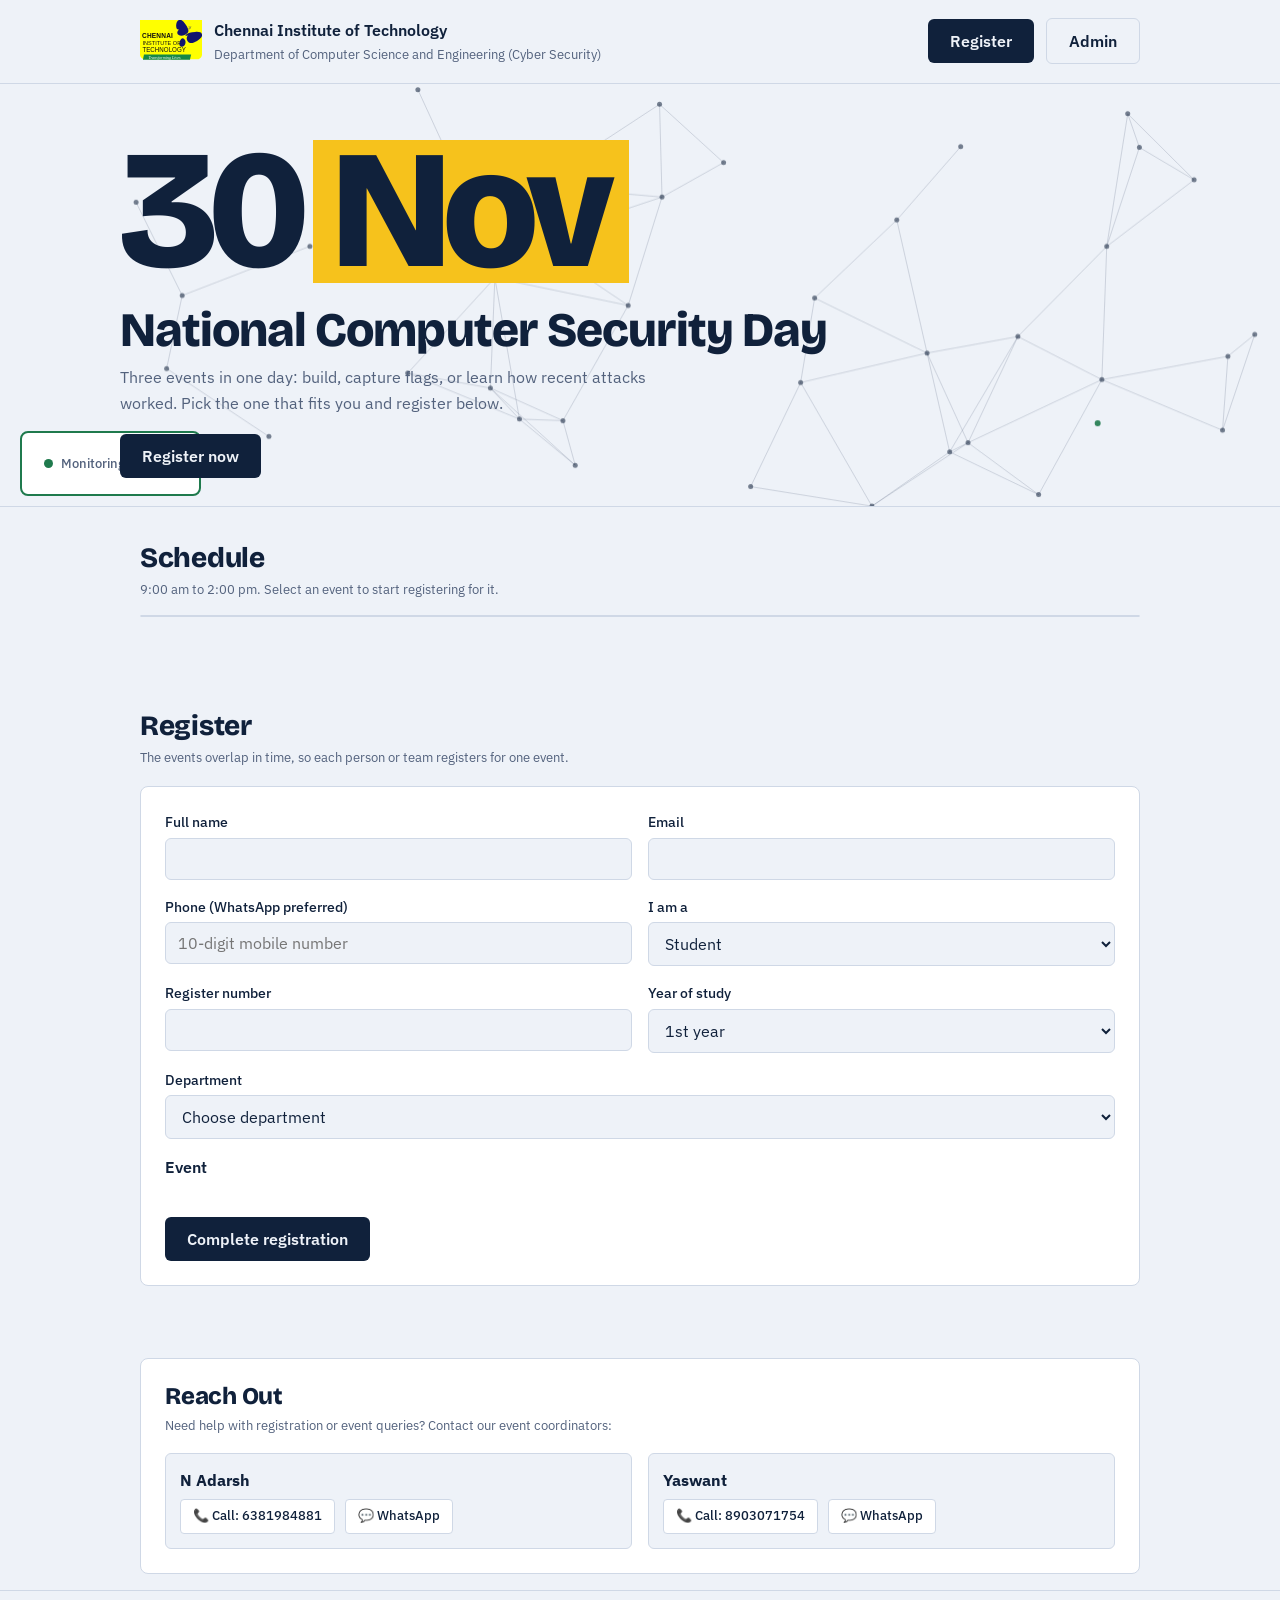
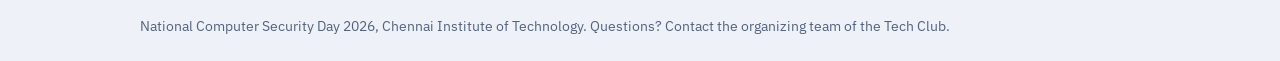
==== public/index.html @ 8ef300ef "feat: add registration page for National Computer Security Day 2026 - Created index.html for event r" ====
<!DOCTYPE html>
<html lang="en">
<head>
  <meta charset="utf-8">
  <meta name="viewport" content="width=device-width, initial-scale=1">
  <title>National Computer Security Day 2026 | CIT Registration</title>
  <meta name="description" content="Register for National Computer Security Day, 30 November 2026, Chennai Institute of Technology.">
  <link rel="preconnect" href="https://fonts.googleapis.com">
  <link rel="preconnect" href="https://fonts.gstatic.com" crossorigin>
  <link href="https://fonts.googleapis.com/css2?family=Bricolage+Grotesque:opsz,wght@12..96,500;12..96,800&family=IBM+Plex+Sans:wght@400;500;600&display=swap" rel="stylesheet">
  <link rel="stylesheet" href="css/styles.css">
</head>
<body>
  <header class="top">
    <div class="wrap">
      <div class="brand">
        <img src="assets/cit-logo.svg" alt="CIT Logo" aria-hidden="true">
        <div class="brand-copy">
          Chennai Institute of Technology
          <small>Department of Computer Science and Engineering (Cyber Security)</small>
        </div>
      </div>
      <div>
        <a class="btn" href="#register">Register</a>
        <a class="btn btn-outline" href="admin.html" style="margin-left:8px">Admin</a>
      </div>
    </div>
  </header>

  <main>
    <div class="heroBox">
      <canvas id="net" aria-hidden="true"></canvas>
      <p class="netlog" id="netlog" aria-hidden="true"></p>
      <div class="wrap hero">
        <p class="date">30<span>Nov</span></p>
        <h1>National Computer Security Day</h1>
        <p class="lede">Three events in one day: build, capture flags, or learn how recent attacks worked. Pick the one that fits you and register below.</p>
        <p class="count" id="count" aria-live="polite"></p>
        <a class="btn" href="#register">Register now</a>
      </div>
    </div>

    <section id="schedule">
      <div class="wrap">
        <h2>Schedule</h2>
        <p class="hint" style="margin:0 0 14px">9:00 am to 2:00 pm. Select an event to start registering for it.</p>
        <div class="tl"><div class="tl-in" id="tl"></div></div>
        <div class="cards" id="cards"></div>
      </div>
    </section>

    <section id="register">
      <div class="wrap">
        <h2>Register</h2>
        <p class="hint">The events overlap in time, so each person or team registers for one event.</p>

        <form id="form" novalidate>
          <div class="grid">
            <div>
              <label for="full_name">Full name</label>
              <input id="full_name" name="full_name" autocomplete="name" required maxlength="100">
            </div>
            <div>
              <label for="email">Email</label>
              <input id="email" name="email" type="email" autocomplete="email" required>
            </div>
            <div>
              <label for="phone">Phone (WhatsApp preferred)</label>
              <input id="phone" name="phone" type="tel" inputmode="numeric" autocomplete="tel" required maxlength="10" placeholder="10-digit mobile number">
            </div>
            <div>
              <label for="participant_type">I am a</label>
              <select id="participant_type" name="participant_type" required>
                <option value="student">Student</option>
                <option value="staff">Staff</option>
              </select>
            </div>
            <div id="regWrap">
              <label for="reg_no">Register number</label>
              <input id="reg_no" name="reg_no" maxlength="30">
            </div>
            <div id="yearWrap">
              <label for="year">Year of study</label>
              <select id="year" name="year">
                <option value="1">1st year</option>
                <option value="2">2nd year</option>
                <option value="3">3rd year</option>
                <option value="4">4th year</option>
              </select>
            </div>
            <div class="full">
              <label for="department">Department</label>
              <select id="department" name="department" required>
                <option value="">Choose department</option>
              </select>
            </div>

            <fieldset class="full">
              <legend>Event</legend>
              <div id="eventOpts"></div>
            </fieldset>

            <div id="teamBox" class="full hidden">
              <div class="grid" style="padding:0">
                <div>
                  <label for="team_name">Team name</label>
                  <input id="team_name" name="team_name" maxlength="60">
                </div>
                <div id="tsWrap">
                  <label for="team_size">Number of team members</label>
                  <select id="team_size" name="team_size"></select>
                </div>
                <div id="psWrap" class="full">
                  <label for="problem_statement">Problem statement</label>
                  <select id="problem_statement" name="problem_statement"></select>
                </div>
                <div class="full">
                  <label id="memLabel">Team members</label>
                  <div id="members" class="grid" style="padding:0"></div>
                  <p class="hint">Register the whole team once, through the team lead (member 1 is you). Teammates do not need to register separately.</p>
                </div>
              </div>
            </div>

            <div class="full hidden" id="paymentWrap">
              <label>Payment & Verification <span style="color:var(--flag)">*</span></label>
              <div class="payment-card-box">
                <div class="payment-qr-side">
                  <img id="activeQrImg" src="" alt="Payment QR" class="active-qr" onclick="showQr(this.src)">
                  <small>Click QR to enlarge</small>
                </div>
                <div class="payment-upload-side">
                  <p style="margin:0 0 8px;font-size:14px;font-weight:500">Scan this QR code to complete payment, then upload your screenshot:</p>
                  <div class="upload-box">
                    <input id="payment_screenshot" name="payment_screenshot" type="file" accept="image/*" required style="display:block;margin:0 auto">
                    <p class="hint">Upload confirmation screenshot (Max 1 MB, auto-compressed).</p>
                  </div>
                  <div id="previewWrap" class="preview-area hidden">
                    <img id="imgPreview" alt="Payment preview">
                    <div class="preview-info">
                      <b id="previewName">Screenshot loaded</b>
                      <span id="compressionRatio">Compressed</span>
                    </div>
                  </div>
                </div>
              </div>
            </div>
          </div>
          <p class="err" id="err" role="alert"></p>
          <button class="btn" id="submit" type="submit">Complete registration</button>
        </form>

        <div id="done" class="ok hidden" tabindex="-1">
          <h2>You are registered</h2>
          <p id="doneMsg"></p>
          <p>Reference: <b id="ref"></b>. Screenshot this page or note the reference to show at the desk.</p>
        </div>
      </div>
    </section>

    <section id="contact" class="contact-sec">
      <div class="wrap">
        <div class="contact-card">
          <h2>Reach Out</h2>
          <p class="hint" style="margin:0 0 16px">Need help with registration or event queries? Contact our event coordinators:</p>
          <div class="contact-grid">
            <div class="contact-box">
              <b>N Adarsh</b>
              <div class="contact-links">
                <a href="tel:6381984881" class="c-link">📞 Call: 6381984881</a>
                <a href="https://wa.me/916381984881" target="_blank" rel="noopener" class="c-link wa">💬 WhatsApp</a>
              </div>
            </div>
            <div class="contact-box">
              <b>Yaswant</b>
              <div class="contact-links">
                <a href="tel:8903071754" class="c-link">📞 Call: 8903071754</a>
                <a href="https://wa.me/918903071754" target="_blank" rel="noopener" class="c-link wa">💬 WhatsApp</a>
              </div>
            </div>
          </div>
        </div>
      </div>
    </section>
  </main>

  <div id="qrModal" class="qr-modal hidden" onclick="this.classList.add('hidden')">
    <img id="modalQrImg" src="" alt="Enlarged QR Code">
  </div>

  <footer>
    <div class="wrap">National Computer Security Day 2026, Chennai Institute of Technology. Questions? Contact the organizing team of the Tech Club.</div>
  </footer>

  <script src="https://cdn.jsdelivr.net/npm/@supabase/supabase-js@2.45.4/dist/umd/supabase.min.js"></script>
  <script src="js/config.js"></script>
  <script src="js/app.js"></script>
  <script src="js/animation.js"></script>
</body>
</html>
---- public/css/styles.css ----
:root {
  --ink: #10213b;
  --paper: #eef2f8;
  --card: #fff;
  --steel: #53627d;
  --line: #cfd8e6;
  --sig: #f6c21c;
  --flag: #c8392b;
  --ok: #1f7a4d;
  --head: 'Bricolage Grotesque', system-ui, sans-serif;
  --body: 'IBM Plex Sans', system-ui, sans-serif;
}

@media (prefers-color-scheme: dark) {
  :root {
    --ink: #e8eefb;
    --paper: #0f1a2e;
    --card: #16253f;
    --steel: #9fb0cc;
    --line: #2a3b5b;
    --flag: #ff7a6b;
    --ok: #5fd69a;
  }
}

* { box-sizing: border-box; }
html { scroll-behavior: smooth; }
body {
  margin: 0;
  background: var(--paper);
  color: var(--ink);
  font: 16px/1.6 var(--body);
}

.wrap {
  max-width: 1040px;
  margin: 0 auto;
  padding: 0 20px;
}

a { color: inherit; }
:focus-visible { outline: 3px solid var(--sig); outline-offset: 2px; }

/* Top Header */
header.top {
  padding: 18px 0;
  border-bottom: 1px solid var(--line);
}
header.top .wrap {
  display: flex;
  justify-content: space-between;
  align-items: center;
  gap: 12px;
  flex-wrap: wrap;
}
.brand {
  display: flex;
  align-items: center;
  gap: 12px;
  font-weight: 600;
}
.brand img {
  width: 62px;
  height: 44px;
  object-fit: contain;
  flex: 0 0 auto;
}
.brand-copy { min-width: 0; }
.brand small {
  display: block;
  color: var(--steel);
  font-weight: 400;
}

/* Hero */
.heroBox {
  position: relative;
  overflow: hidden;
  border-bottom: 1px solid var(--line);
}
#net {
  position: absolute;
  inset: 0;
  width: 100%;
  height: 100%;
  display: block;
}
.heroBox > .hero { position: relative; z-index: 1; }
.hero { padding: 56px 0 28px; }
.date {
  font: 800 clamp(76px, 16vw, 168px)/.85 var(--head);
  letter-spacing: -.04em;
  margin: 0;
}
.date span {
  display: inline-block;
  background: var(--sig);
  color: #10213b;
  padding: 0 .12em;
  margin-left: .06em;
}
h1 {
  font: 800 clamp(28px, 5vw, 48px)/1.05 var(--head);
  margin: 22px 0 10px;
  letter-spacing: -.02em;
}
.lede {
  max-width: 56ch;
  color: var(--steel);
  margin: 0 0 18px;
}
.count { font-weight: 600; }

.btn {
  display: inline-block;
  background: var(--ink);
  color: var(--paper);
  border: 0;
  border-radius: 6px;
  padding: 12px 22px;
  font: 600 16px var(--body);
  cursor: pointer;
  text-decoration: none;
  transition: background .15s ease;
}
.btn:hover { background: var(--flag); color: #fff; }
.btn[disabled] { opacity: .6; cursor: wait; }
.btn-outline {
  background: transparent;
  border: 1px solid var(--line);
  color: var(--ink);
}
.btn-outline:hover { background: var(--card); }

/* Animation Status */
.netlog {
  position: absolute;
  z-index: 1;
  left: 20px;
  bottom: 10px;
  margin: 0;
  font: 500 13px var(--body);
  color: var(--steel);
  display: flex;
  align-items: center;
  gap: 8px;
}
.netlog i {
  width: 9px;
  height: 9px;
  border-radius: 50%;
  background: var(--flag);
  display: inline-block;
}
.netlog.ok i { background: var(--ok); }
@media (prefers-reduced-motion: reduce) { .netlog { display: none; } }

/* Sections */
h2 {
  font: 800 28px/1.1 var(--head);
  margin: 0 0 6px;
  letter-spacing: -.01em;
}
section { padding: 36px 0; }

/* Timeline */
.tl {
  overflow-x: auto;
  border: 1px solid var(--line);
  border-radius: 8px;
  background: var(--card);
}
.tl-in {
  min-width: 640px;
  display: grid;
  grid-template-columns: repeat(5, 1fr);
  position: relative;
}
.hr {
  padding: 8px 10px;
  font-size: 13px;
  color: var(--steel);
  border-left: 1px solid var(--line);
  border-bottom: 1px solid var(--line);
}
.hr:first-child { border-left: 0; }
.bar {
  margin: 6px;
  padding: 10px 12px;
  border-radius: 6px;
  text-align: left;
  border: 1px solid var(--ink);
  background: var(--card);
  color: var(--ink);
  font: inherit;
  cursor: pointer;
  transition: all .15s ease;
}
.bar b { display: block; font-family: var(--head); font-size: 16px; }
.bar span { font-size: 13px; color: var(--steel); }
.bar:hover { background: var(--sig); color: #10213b; }
.bar:hover span { color: #10213b; }
.bar.flag { border-color: var(--flag); }

/* Event Cards */
.cards {
  display: grid;
  grid-template-columns: repeat(auto-fit, minmax(280px, 1fr));
  gap: 18px;
  margin-top: 22px;
}
.ev {
  background: var(--card);
  border: 1px solid var(--line);
  border-radius: 8px;
  padding: 18px;
  display: flex;
  flex-direction: column;
}
.ev h3 { font: 800 18px/1.2 var(--head); margin: 0 0 4px; }
.ev p { margin: 6px 0; font-size: 14px; color: var(--steel); }
.ev .who { color: var(--ink); font-weight: 500; }

/* Form Styles */
form {
  background: var(--card);
  border: 1px solid var(--line);
  border-radius: 8px;
  padding: 24px;
  margin-top: 18px;
}
.grid { display: grid; grid-template-columns: 1fr 1fr; gap: 16px; }
@media (max-width: 640px) { .grid { grid-template-columns: 1fr; } }
label { display: block; font-weight: 500; font-size: 14px; margin-bottom: 4px; }
input, select, textarea {
  width: 100%;
  padding: 10px 12px;
  border: 1px solid var(--line);
  border-radius: 6px;
  background: var(--paper);
  color: var(--ink);
  font: 16px var(--body);
}
.full { grid-column: 1 / -1; }
fieldset { border: 0; padding: 0; margin: 0; }
legend { font-weight: 600; padding: 0; margin-bottom: 8px; }

.opt {
  display: flex;
  gap: 10px;
  align-items: flex-start;
  padding: 12px;
  border: 1px solid var(--line);
  border-radius: 6px;
  margin-bottom: 8px;
  cursor: pointer;
}
.opt input { width: auto; margin-top: 5px; }
.opt.off { opacity: .45; cursor: not-allowed; }
.opt small { display: block; color: var(--steel); }
.opt:has(input:checked) { border-color: var(--ink); background: var(--paper); }

.hint { font-size: 13px; color: var(--steel); margin-top: 4px; }
.err { color: var(--flag); font-size: 14px; margin: 12px 0 0; min-height: 1.2em; }
.ok {
  border: 2px solid var(--ok);
  border-radius: 8px;
  padding: 22px;
  background: var(--card);
}
.ok h2 { color: var(--ok); margin-top: 0; }
.hidden { display: none !important; }
#members input[readonly] { opacity: .7; }

/* Payment Card in Form */
.payment-card-box {
  display: flex;
  gap: 18px;
  align-items: center;
  padding: 16px;
  border: 1px solid var(--line);
  border-radius: 8px;
  background: var(--paper);
}
@media (max-width: 640px) {
  .payment-card-box { flex-direction: column; text-align: center; }
}
.payment-qr-side { flex: 0 0 auto; text-align: center; }
.active-qr {
  width: 130px;
  height: 130px;
  object-fit: contain;
  border: 1px solid var(--line);
  border-radius: 6px;
  background: #fff;
  padding: 4px;
  cursor: pointer;
  display: block;
  margin: 0 auto;
  transition: transform .15s ease;
}
.active-qr:hover { transform: scale(1.04); }
.payment-qr-side small { display: block; color: var(--steel); margin-top: 4px; font-size: 12px; }
.payment-upload-side { flex: 1; min-width: 0; }

.upload-box {
  border: 2px dashed var(--line);
  border-radius: 6px;
  padding: 14px;
  background: var(--card);
  text-align: center;
  transition: border-color .15s;
}
.upload-box:hover { border-color: var(--sig); }
.preview-area {
  display: flex;
  align-items: center;
  gap: 14px;
  margin-top: 10px;
  padding: 10px;
  border-radius: 6px;
  background: var(--card);
  border: 1px solid var(--line);
  text-align: left;
}
.preview-area img {
  width: 64px;
  height: 64px;
  object-fit: cover;
  border-radius: 4px;
  border: 1px solid var(--line);
}
.preview-info { font-size: 13px; color: var(--steel); }
.preview-info b { display: block; color: var(--ink); }

/* QR Lightbox Modal */
.qr-modal {
  position: fixed;
  inset: 0;
  background: rgba(0, 0, 0, .75);
  display: flex;
  align-items: center;
  justify-content: center;
  z-index: 99;
  padding: 20px;
  cursor: pointer;
}
.qr-modal img {
  max-width: 90vw;
  max-height: 80vh;
  border-radius: 8px;
  background: #fff;
  padding: 8px;
  box-shadow: 0 8px 32px rgba(0, 0, 0, .4);
}

/* Contact Section */
.contact-sec { padding: 36px 0 16px; }
.contact-card {
  background: var(--card);
  border: 1px solid var(--line);
  border-radius: 8px;
  padding: 24px;
}
.contact-card h2 { font: 800 24px/1.1 var(--head); margin: 0 0 6px; }
.contact-grid {
  display: grid;
  grid-template-columns: repeat(auto-fit, minmax(240px, 1fr));
  gap: 16px;
  margin-top: 16px;
}
.contact-box {
  border: 1px solid var(--line);
  border-radius: 6px;
  padding: 14px;
  background: var(--paper);
}
.contact-box b { display: block; font-size: 16px; margin-bottom: 6px; }
.contact-links { display: flex; gap: 10px; flex-wrap: wrap; }
.c-link {
  display: inline-flex;
  align-items: center;
  gap: 6px;
  padding: 6px 12px;
  border-radius: 4px;
  background: var(--card);
  border: 1px solid var(--line);
  font-size: 13px;
  font-weight: 500;
  text-decoration: none;
  transition: all .15s ease;
}
.c-link:hover { background: var(--sig); color: #10213b; border-color: var(--sig); }
.c-link.wa:hover { background: #25d366; color: #fff; border-color: #25d366; }

/* Admin Dashboard Specific */
.admin-table-wrap {
  overflow-x: auto;
  border: 1px solid var(--line);
  border-radius: 8px;
  background: var(--card);
  margin-top: 20px;
}
table.admin-table {
  width: 100%;
  border-collapse: collapse;
  font-size: 14px;
  text-align: left;
}
table.admin-table th, table.admin-table td {
  padding: 12px 14px;
  border-bottom: 1px solid var(--line);
}
table.admin-table th {
  background: var(--paper);
  font-weight: 600;
  font-family: var(--head);
}
table.admin-table tr:hover { background: rgba(0,0,0,.02); }
.badge {
  display: inline-block;
  padding: 2px 8px;
  border-radius: 4px;
  font-size: 12px;
  font-weight: 600;
  background: var(--paper);
  border: 1px solid var(--line);
}
.badge-ctf { background: #fee2e2; color: #991b1b; }
.badge-hack { background: #fef3c7; color: #92400e; }
.badge-workshop { background: #d1fae5; color: #065f46; }

/* Footer */
footer {
  border-top: 1px solid var(--line);
  padding: 24px 0;
  color: var(--steel);
  font-size: 14px;
}
@media (prefers-reduced-motion: reduce) { html { scroll-behavior: auto; } }
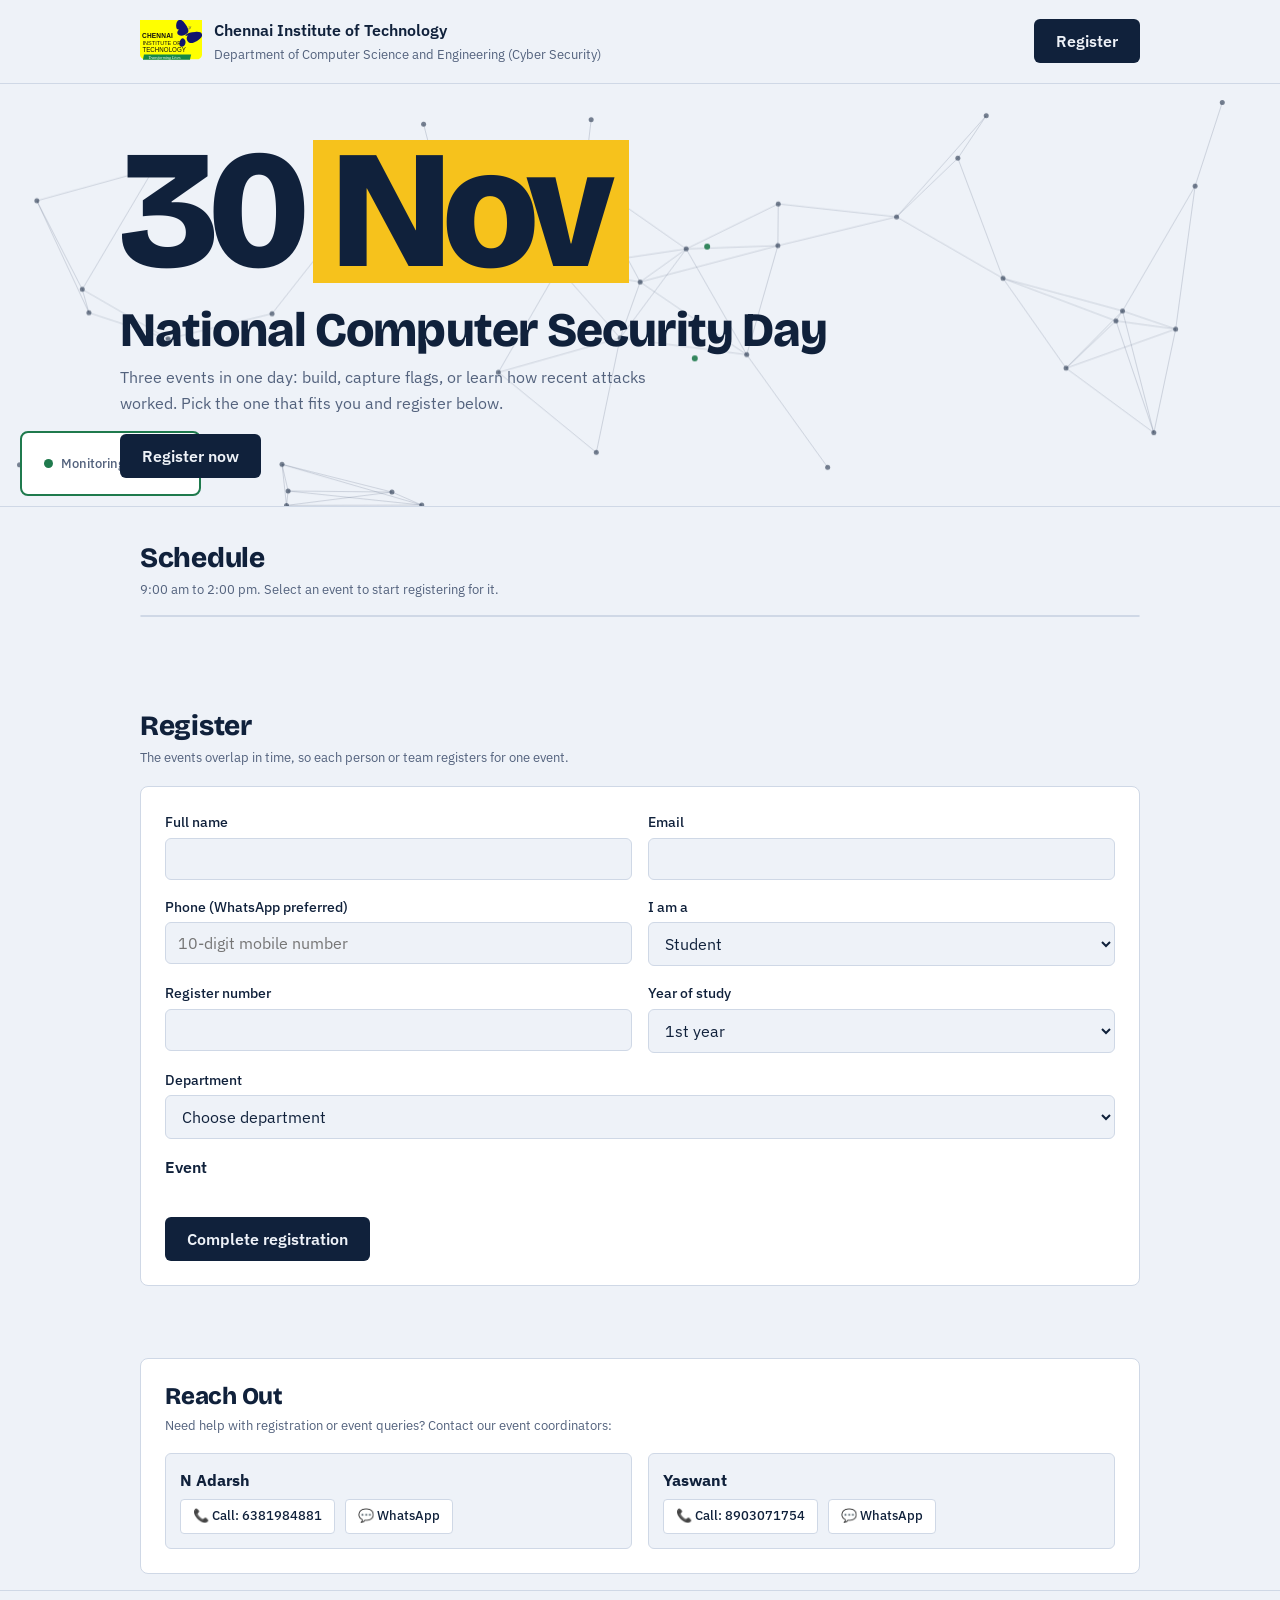
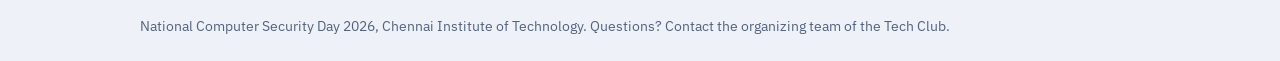
==== commit 55cd4eae: "feat: enhance registration schema and validation for payment screenshot uniqueness" ====
--- a/public/index.html
+++ b/public/index.html
@@ -22,7 +22,6 @@
       </div>
       <div>
         <a class="btn" href="#register">Register</a>
-        <a class="btn btn-outline" href="admin.html" style="margin-left:8px">Admin</a>
       </div>
     </div>
   </header>
